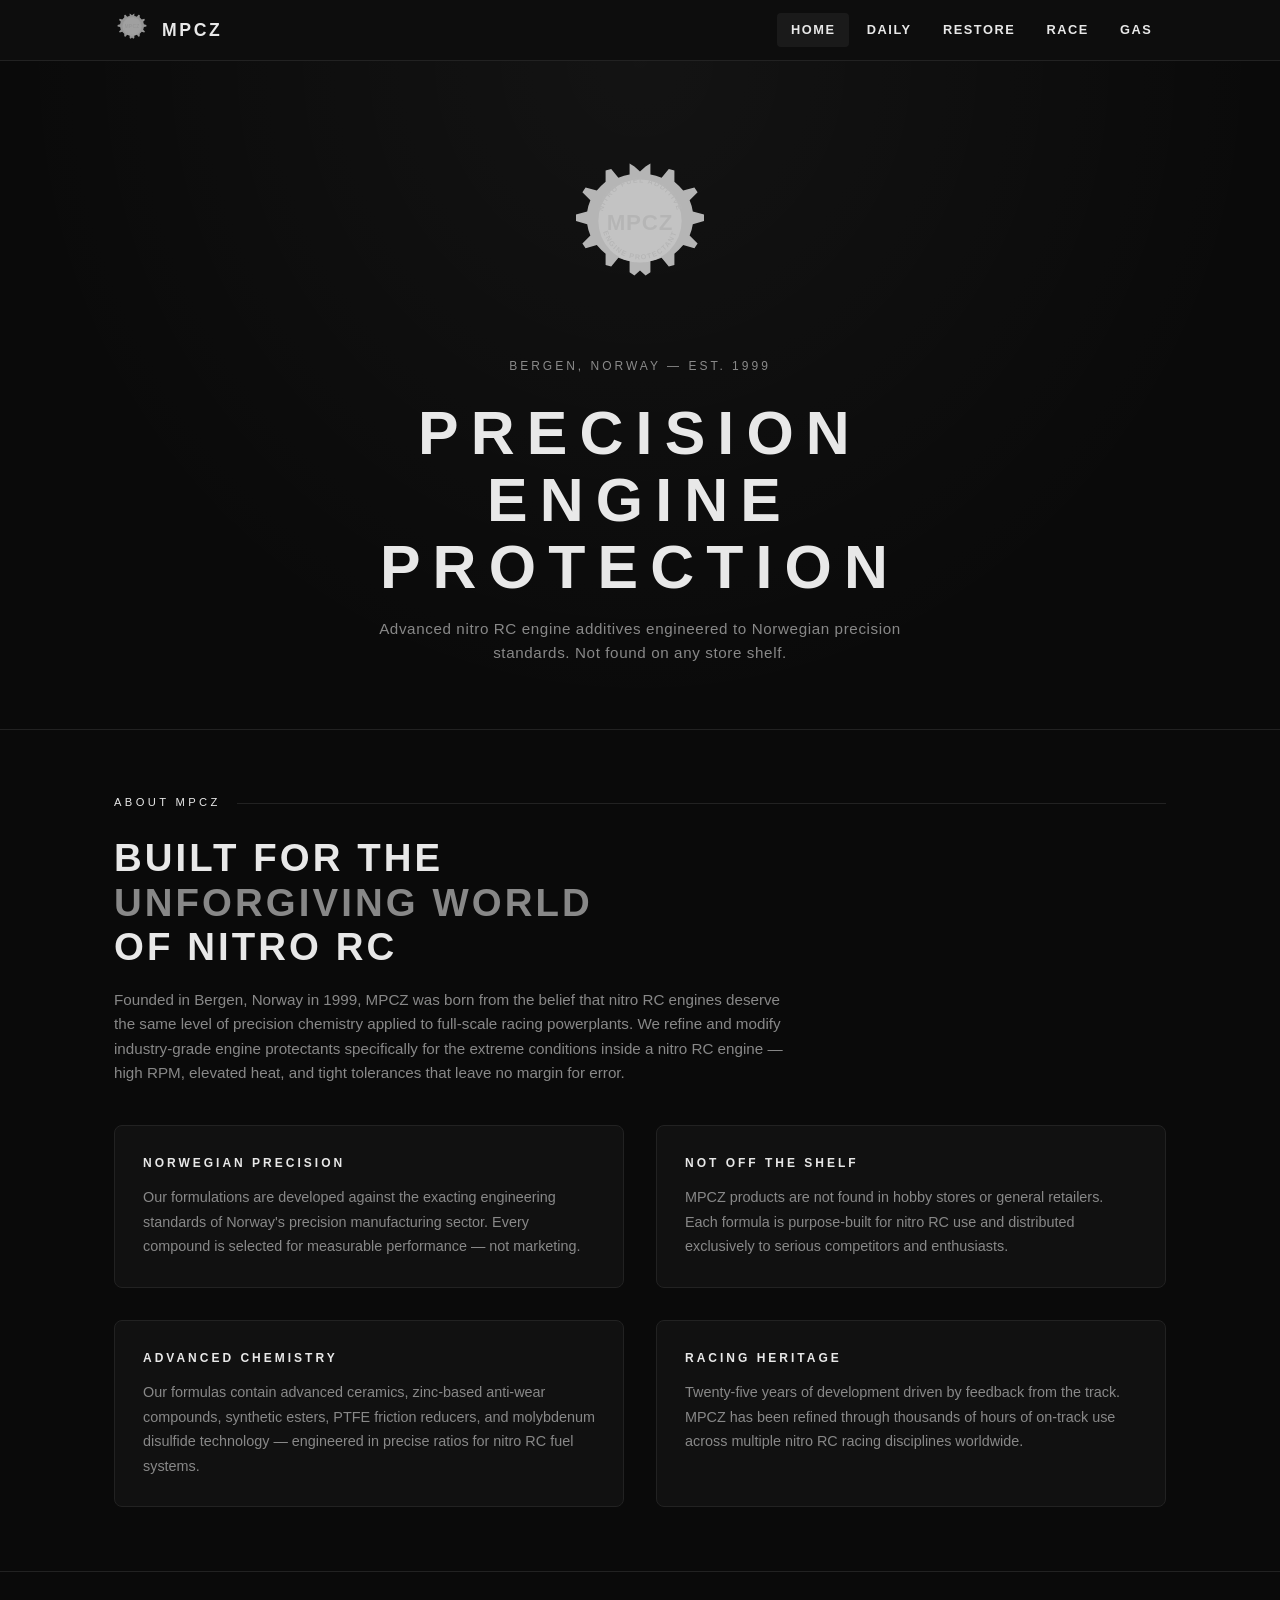
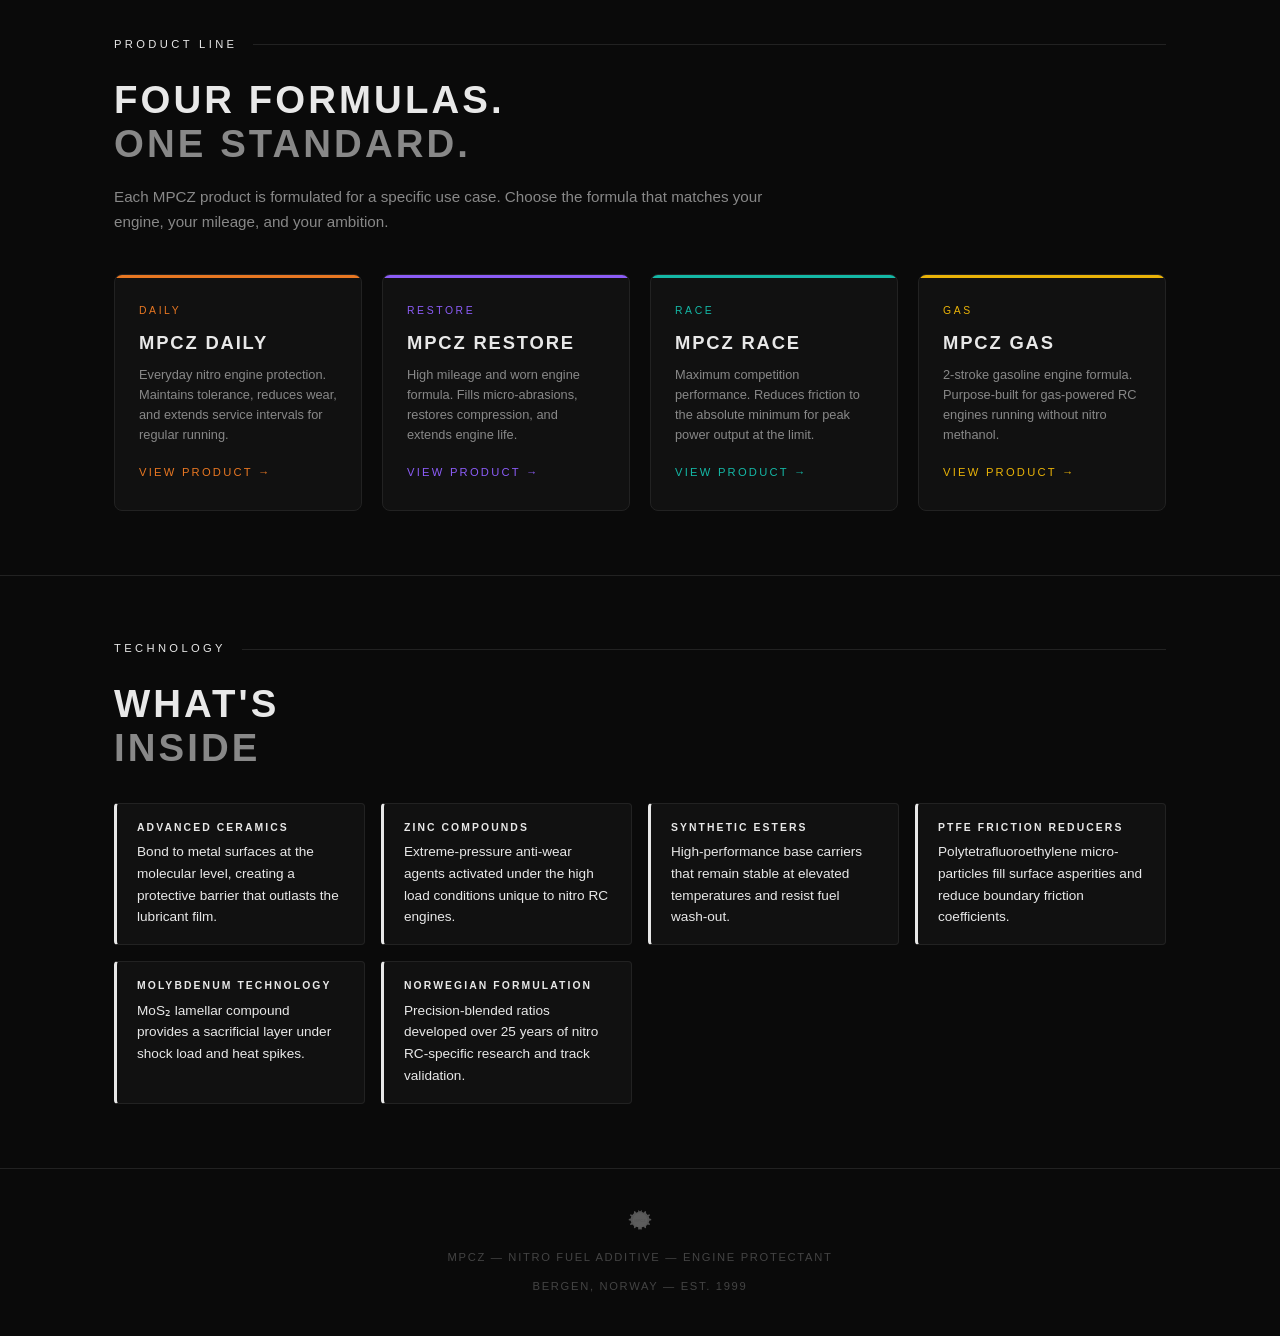
==== index.html @ ab2b3f91 "Add files via upload" ====
<!DOCTYPE html>
<html lang="en">
<head>
  <meta charset="UTF-8">
  <meta name="viewport" content="width=device-width, initial-scale=1.0">
  <title>MPCZ — Nitro RC Fuel Additive</title>
  <link rel="stylesheet" href="style.css">
  <style>
    :root { --accent: #e8e8e8; }
    .nav-links a[href="index.html"] { color: var(--text); }
  </style>
</head>
<body>

<nav>
  <div class="nav-inner">
    <a class="nav-logo" href="index.html">
      <img src="logo.svg" alt="MPCZ Logo">
      <span>MPCZ</span>
    </a>
    <button class="hamburger" aria-label="Menu" onclick="this.nextElementSibling.classList.toggle('open')">
      <span></span><span></span><span></span>
    </button>
    <ul class="nav-links">
      <li><a href="index.html" class="active">Home</a></li>
      <li><a href="daily.html" style="color:inherit">Daily</a></li>
      <li><a href="restore.html" style="color:inherit">Restore</a></li>
      <li><a href="race.html" style="color:inherit">Race</a></li>
      <li><a href="gas.html" style="color:inherit">Gas</a></li>
    </ul>
  </div>
</nav>

<section class="hero">
  <img class="hero-logo" src="logo.svg" alt="MPCZ">
  <div class="hero-sub">Bergen, Norway &mdash; Est. 1999</div>
  <h1 style="margin-top:1.5rem">Precision<br><span class="accent">Engine</span><br>Protection</h1>
  <p>Advanced nitro RC engine additives engineered to Norwegian precision standards. Not found on any store shelf.</p>
</section>

<hr class="divider">

<!-- Brand Story -->
<div class="section">
  <div class="section-title">About MPCZ</div>
  <h2>Built for the<br><span class="dim">Unforgiving World</span><br>of Nitro RC</h2>
  <p class="body-text">Founded in Bergen, Norway in 1999, MPCZ was born from the belief that nitro RC engines deserve the same level of precision chemistry applied to full-scale racing powerplants. We refine and modify industry-grade engine protectants specifically for the extreme conditions inside a nitro RC engine — high RPM, elevated heat, and tight tolerances that leave no margin for error.</p>

  <div class="story-grid">
    <div class="story-card">
      <h3>Norwegian Precision</h3>
      <p>Our formulations are developed against the exacting engineering standards of Norway's precision manufacturing sector. Every compound is selected for measurable performance — not marketing.</p>
    </div>
    <div class="story-card">
      <h3>Not Off the Shelf</h3>
      <p>MPCZ products are not found in hobby stores or general retailers. Each formula is purpose-built for nitro RC use and distributed exclusively to serious competitors and enthusiasts.</p>
    </div>
    <div class="story-card">
      <h3>Advanced Chemistry</h3>
      <p>Our formulas contain advanced ceramics, zinc-based anti-wear compounds, synthetic esters, PTFE friction reducers, and molybdenum disulfide technology — engineered in precise ratios for nitro RC fuel systems.</p>
    </div>
    <div class="story-card">
      <h3>Racing Heritage</h3>
      <p>Twenty-five years of development driven by feedback from the track. MPCZ has been refined through thousands of hours of on-track use across multiple nitro RC racing disciplines worldwide.</p>
    </div>
  </div>
</div>

<hr class="divider">

<!-- Products -->
<div class="section">
  <div class="section-title">Product Line</div>
  <h2>Four Formulas.<br><span class="dim">One Standard.</span></h2>
  <p class="body-text">Each MPCZ product is formulated for a specific use case. Choose the formula that matches your engine, your mileage, and your ambition.</p>

  <div class="products-grid">
    <a class="product-card" href="daily.html" style="--card-accent: #e87722">
      <div class="product-tag">Daily</div>
      <h3>MPCZ Daily</h3>
      <p>Everyday nitro engine protection. Maintains tolerance, reduces wear, and extends service intervals for regular running.</p>
      <div class="arrow">View Product &rarr;</div>
    </a>
    <a class="product-card" href="restore.html" style="--card-accent: #8b5cf6">
      <div class="product-tag">Restore</div>
      <h3>MPCZ Restore</h3>
      <p>High mileage and worn engine formula. Fills micro-abrasions, restores compression, and extends engine life.</p>
      <div class="arrow">View Product &rarr;</div>
    </a>
    <a class="product-card" href="race.html" style="--card-accent: #14b8a6">
      <div class="product-tag">Race</div>
      <h3>MPCZ Race</h3>
      <p>Maximum competition performance. Reduces friction to the absolute minimum for peak power output at the limit.</p>
      <div class="arrow">View Product &rarr;</div>
    </a>
    <a class="product-card" href="gas.html" style="--card-accent: #eab308">
      <div class="product-tag">Gas</div>
      <h3>MPCZ Gas</h3>
      <p>2-stroke gasoline engine formula. Purpose-built for gas-powered RC engines running without nitro methanol.</p>
      <div class="arrow">View Product &rarr;</div>
    </a>
  </div>
</div>

<hr class="divider">

<!-- Technology -->
<div class="section">
  <div class="section-title">Technology</div>
  <h2>What's<br><span class="dim">Inside</span></h2>
  <ul class="specs-list">
    <li><strong>Advanced Ceramics</strong>Bond to metal surfaces at the molecular level, creating a protective barrier that outlasts the lubricant film.</li>
    <li><strong>Zinc Compounds</strong>Extreme-pressure anti-wear agents activated under the high load conditions unique to nitro RC engines.</li>
    <li><strong>Synthetic Esters</strong>High-performance base carriers that remain stable at elevated temperatures and resist fuel wash-out.</li>
    <li><strong>PTFE Friction Reducers</strong>Polytetrafluoroethylene micro-particles fill surface asperities and reduce boundary friction coefficients.</li>
    <li><strong>Molybdenum Technology</strong>MoS₂ lamellar compound provides a sacrificial layer under shock load and heat spikes.</li>
    <li><strong>Norwegian Formulation</strong>Precision-blended ratios developed over 25 years of nitro RC-specific research and track validation.</li>
  </ul>
</div>

<footer>
  <div class="f-inner">
    <img src="logo.svg" alt="MPCZ">
    <p>MPCZ &mdash; Nitro Fuel Additive &mdash; Engine Protectant</p>
    <p>Bergen, Norway &mdash; Est. 1999</p>
  </div>
</footer>

</body>
</html>
---- style.css ----
/* MPCZ — Base Styles */
*, *::before, *::after { box-sizing: border-box; margin: 0; padding: 0; }

:root {
  --bg: #0a0a0a;
  --bg2: #111111;
  --bg3: #1a1a1a;
  --text: #e8e8e8;
  --muted: #888;
  --border: #222;
  --accent: #e8e8e8;
}

html { scroll-behavior: smooth; }

body {
  background: var(--bg);
  color: var(--text);
  font-family: 'Arial', sans-serif;
  line-height: 1.6;
  min-height: 100vh;
}

/* NAV */
nav {
  background: #0d0d0d;
  border-bottom: 1px solid var(--border);
  position: sticky;
  top: 0;
  z-index: 100;
  backdrop-filter: blur(8px);
}
.nav-inner {
  max-width: 1100px;
  margin: 0 auto;
  padding: 0 1.5rem;
  display: flex;
  align-items: center;
  justify-content: space-between;
  height: 60px;
}
.nav-logo {
  display: flex;
  align-items: center;
  gap: 0.75rem;
  text-decoration: none;
  color: var(--text);
}
.nav-logo img { width: 36px; height: 36px; filter: invert(1) brightness(0.7); }
.nav-logo span {
  font-size: 1.1rem;
  font-weight: 900;
  letter-spacing: 0.15em;
  text-transform: uppercase;
}
.nav-links {
  display: flex;
  gap: 0.25rem;
  list-style: none;
}
.nav-links a {
  display: block;
  padding: 0.4rem 0.85rem;
  text-decoration: none;
  color: var(--muted);
  font-size: 0.8rem;
  font-weight: 700;
  letter-spacing: 0.12em;
  text-transform: uppercase;
  border-radius: 4px;
  transition: color 0.2s, background 0.2s;
}
.nav-links a:hover, .nav-links a.active { color: var(--text); background: var(--bg3); }
.nav-links a.active { color: var(--accent); }

/* Hamburger */
.hamburger {
  display: none;
  flex-direction: column;
  gap: 5px;
  cursor: pointer;
  background: none;
  border: none;
  padding: 0.5rem;
}
.hamburger span {
  display: block;
  width: 24px;
  height: 2px;
  background: var(--text);
  transition: transform 0.3s;
}

/* HERO */
.hero {
  display: flex;
  flex-direction: column;
  align-items: center;
  justify-content: center;
  text-align: center;
  padding: 6rem 1.5rem 4rem;
  position: relative;
  overflow: hidden;
}
.hero::before {
  content: '';
  position: absolute;
  inset: 0;
  background: radial-gradient(ellipse at 50% 0%, rgba(255,255,255,0.04) 0%, transparent 70%);
  pointer-events: none;
}
.hero-logo {
  width: 160px;
  height: 160px;
  margin-bottom: 2rem;
  filter: invert(1) brightness(0.85);
}
.hero h1 {
  font-size: clamp(2.2rem, 5vw, 3.8rem);
  font-weight: 900;
  letter-spacing: 0.2em;
  text-transform: uppercase;
  line-height: 1.1;
}
.hero h1 .accent { color: var(--accent); }
.hero p {
  max-width: 540px;
  margin-top: 1rem;
  color: var(--muted);
  font-size: 0.95rem;
  letter-spacing: 0.04em;
}
.hero-sub {
  margin-top: 0.5rem;
  font-size: 0.75rem;
  letter-spacing: 0.25em;
  text-transform: uppercase;
  color: var(--muted);
}

/* SECTIONS */
.section {
  max-width: 1100px;
  margin: 0 auto;
  padding: 4rem 1.5rem;
}
.section-title {
  font-size: 0.7rem;
  letter-spacing: 0.3em;
  text-transform: uppercase;
  color: var(--accent);
  margin-bottom: 1.5rem;
  display: flex;
  align-items: center;
  gap: 1rem;
}
.section-title::after {
  content: '';
  flex: 1;
  height: 1px;
  background: var(--border);
}
h2 {
  font-size: clamp(1.6rem, 3vw, 2.4rem);
  font-weight: 900;
  letter-spacing: 0.08em;
  text-transform: uppercase;
  line-height: 1.15;
}
h2 .dim { color: var(--muted); }
.body-text {
  color: var(--muted);
  margin-top: 1.2rem;
  max-width: 680px;
  font-size: 0.95rem;
}

/* BRAND STORY */
.story-grid {
  display: grid;
  grid-template-columns: 1fr 1fr;
  gap: 2rem;
  margin-top: 2.5rem;
}
.story-card {
  background: var(--bg2);
  border: 1px solid var(--border);
  border-radius: 8px;
  padding: 1.75rem;
}
.story-card h3 {
  font-size: 0.75rem;
  letter-spacing: 0.25em;
  text-transform: uppercase;
  color: var(--accent);
  margin-bottom: 0.75rem;
}
.story-card p {
  color: var(--muted);
  font-size: 0.9rem;
  line-height: 1.7;
}

/* PRODUCTS GRID (home) */
.products-grid {
  display: grid;
  grid-template-columns: repeat(auto-fit, minmax(230px, 1fr));
  gap: 1.25rem;
  margin-top: 2.5rem;
}
.product-card {
  background: var(--bg2);
  border: 1px solid var(--border);
  border-radius: 8px;
  padding: 1.75rem 1.5rem;
  text-decoration: none;
  color: var(--text);
  transition: border-color 0.2s, transform 0.2s;
  display: block;
  position: relative;
  overflow: hidden;
}
.product-card::before {
  content: '';
  position: absolute;
  top: 0; left: 0; right: 0;
  height: 3px;
  background: var(--card-accent, #444);
  transition: height 0.2s;
}
.product-card:hover { transform: translateY(-3px); border-color: var(--card-accent, #444); }
.product-card:hover::before { height: 4px; }
.product-tag {
  font-size: 0.65rem;
  letter-spacing: 0.25em;
  text-transform: uppercase;
  color: var(--card-accent, #888);
  margin-bottom: 0.5rem;
}
.product-card h3 {
  font-size: 1.15rem;
  font-weight: 900;
  letter-spacing: 0.1em;
  text-transform: uppercase;
}
.product-card p {
  margin-top: 0.5rem;
  font-size: 0.8rem;
  color: var(--muted);
  line-height: 1.55;
}
.product-card .arrow {
  margin-top: 1.25rem;
  font-size: 0.7rem;
  letter-spacing: 0.2em;
  text-transform: uppercase;
  color: var(--card-accent, #888);
}

/* TECH SPECS */
.specs-list {
  list-style: none;
  margin-top: 2rem;
  display: grid;
  grid-template-columns: repeat(auto-fit, minmax(200px, 1fr));
  gap: 1rem;
}
.specs-list li {
  background: var(--bg2);
  border: 1px solid var(--border);
  border-left: 3px solid var(--accent);
  border-radius: 4px;
  padding: 1rem 1.25rem;
  font-size: 0.85rem;
}
.specs-list li strong {
  display: block;
  font-size: 0.65rem;
  letter-spacing: 0.2em;
  text-transform: uppercase;
  color: var(--accent);
  margin-bottom: 0.3rem;
}

/* PRODUCT PAGE HERO */
.product-hero {
  padding: 5rem 1.5rem 3rem;
  position: relative;
  overflow: hidden;
  border-bottom: 1px solid var(--border);
}
.product-hero::before {
  content: '';
  position: absolute;
  inset: 0;
  background: radial-gradient(ellipse at 20% 50%, var(--page-accent-glow, rgba(255,255,255,0.03)) 0%, transparent 65%);
  pointer-events: none;
}
.product-hero-inner {
  max-width: 1100px;
  margin: 0 auto;
  display: grid;
  grid-template-columns: 1fr 1fr;
  gap: 3rem;
  align-items: center;
}
.product-badge {
  display: inline-block;
  font-size: 0.65rem;
  letter-spacing: 0.3em;
  text-transform: uppercase;
  color: var(--accent);
  border: 1px solid var(--accent);
  border-radius: 2px;
  padding: 0.3rem 0.7rem;
  margin-bottom: 1.25rem;
}
.product-hero h1 {
  font-size: clamp(2rem, 4vw, 3.2rem);
  font-weight: 900;
  letter-spacing: 0.15em;
  text-transform: uppercase;
  line-height: 1.1;
}
.product-hero h1 span { color: var(--accent); }
.product-hero .tagline {
  margin-top: 1rem;
  font-size: 0.95rem;
  color: var(--muted);
  max-width: 440px;
}

/* BOTTLE PLACEHOLDER */
.bottle-placeholder {
  aspect-ratio: 3/5;
  max-height: 420px;
  background: var(--bg3);
  border: 1px solid var(--border);
  border-radius: 12px;
  display: flex;
  flex-direction: column;
  align-items: center;
  justify-content: center;
  gap: 0.75rem;
  color: var(--muted);
  font-size: 0.7rem;
  letter-spacing: 0.2em;
  text-transform: uppercase;
  position: relative;
  overflow: hidden;
}
.bottle-placeholder::before {
  content: '';
  position: absolute;
  inset: 0;
  background: linear-gradient(135deg, var(--page-accent-glow, rgba(255,255,255,0.02)) 0%, transparent 60%);
}
.bottle-placeholder svg { opacity: 0.25; }

/* FEATURE GRID */
.feature-grid {
  display: grid;
  grid-template-columns: repeat(auto-fit, minmax(240px, 1fr));
  gap: 1.25rem;
  margin-top: 2rem;
}
.feature-item {
  background: var(--bg2);
  border: 1px solid var(--border);
  border-radius: 8px;
  padding: 1.5rem;
}
.feature-item .fi-icon {
  width: 36px;
  height: 36px;
  border-radius: 6px;
  background: var(--accent);
  opacity: 0.15;
  margin-bottom: 1rem;
}
.feature-item h4 {
  font-size: 0.8rem;
  font-weight: 700;
  letter-spacing: 0.15em;
  text-transform: uppercase;
  margin-bottom: 0.4rem;
  color: var(--accent);
}
.feature-item p {
  font-size: 0.82rem;
  color: var(--muted);
  line-height: 1.6;
}

/* DIVIDER */
.divider {
  border: none;
  border-top: 1px solid var(--border);
  margin: 0;
}

/* FOOTER */
footer {
  border-top: 1px solid var(--border);
  padding: 2.5rem 1.5rem;
  text-align: center;
}
footer .f-inner {
  max-width: 1100px;
  margin: 0 auto;
  display: flex;
  flex-direction: column;
  align-items: center;
  gap: 0.75rem;
}
footer img { width: 28px; height: 28px; filter: invert(1) brightness(0.4); }
footer p {
  font-size: 0.7rem;
  letter-spacing: 0.15em;
  text-transform: uppercase;
  color: #444;
}

/* RESPONSIVE */
@media (max-width: 768px) {
  .hamburger { display: flex; }
  .nav-links {
    display: none;
    position: absolute;
    top: 60px;
    left: 0; right: 0;
    background: #0d0d0d;
    border-bottom: 1px solid var(--border);
    flex-direction: column;
    padding: 1rem;
    gap: 0.25rem;
  }
  .nav-links.open { display: flex; }
  .nav-links a { padding: 0.65rem 1rem; }

  .story-grid { grid-template-columns: 1fr; }
  .product-hero-inner { grid-template-columns: 1fr; }
  .bottle-placeholder { max-height: 280px; order: -1; }
}
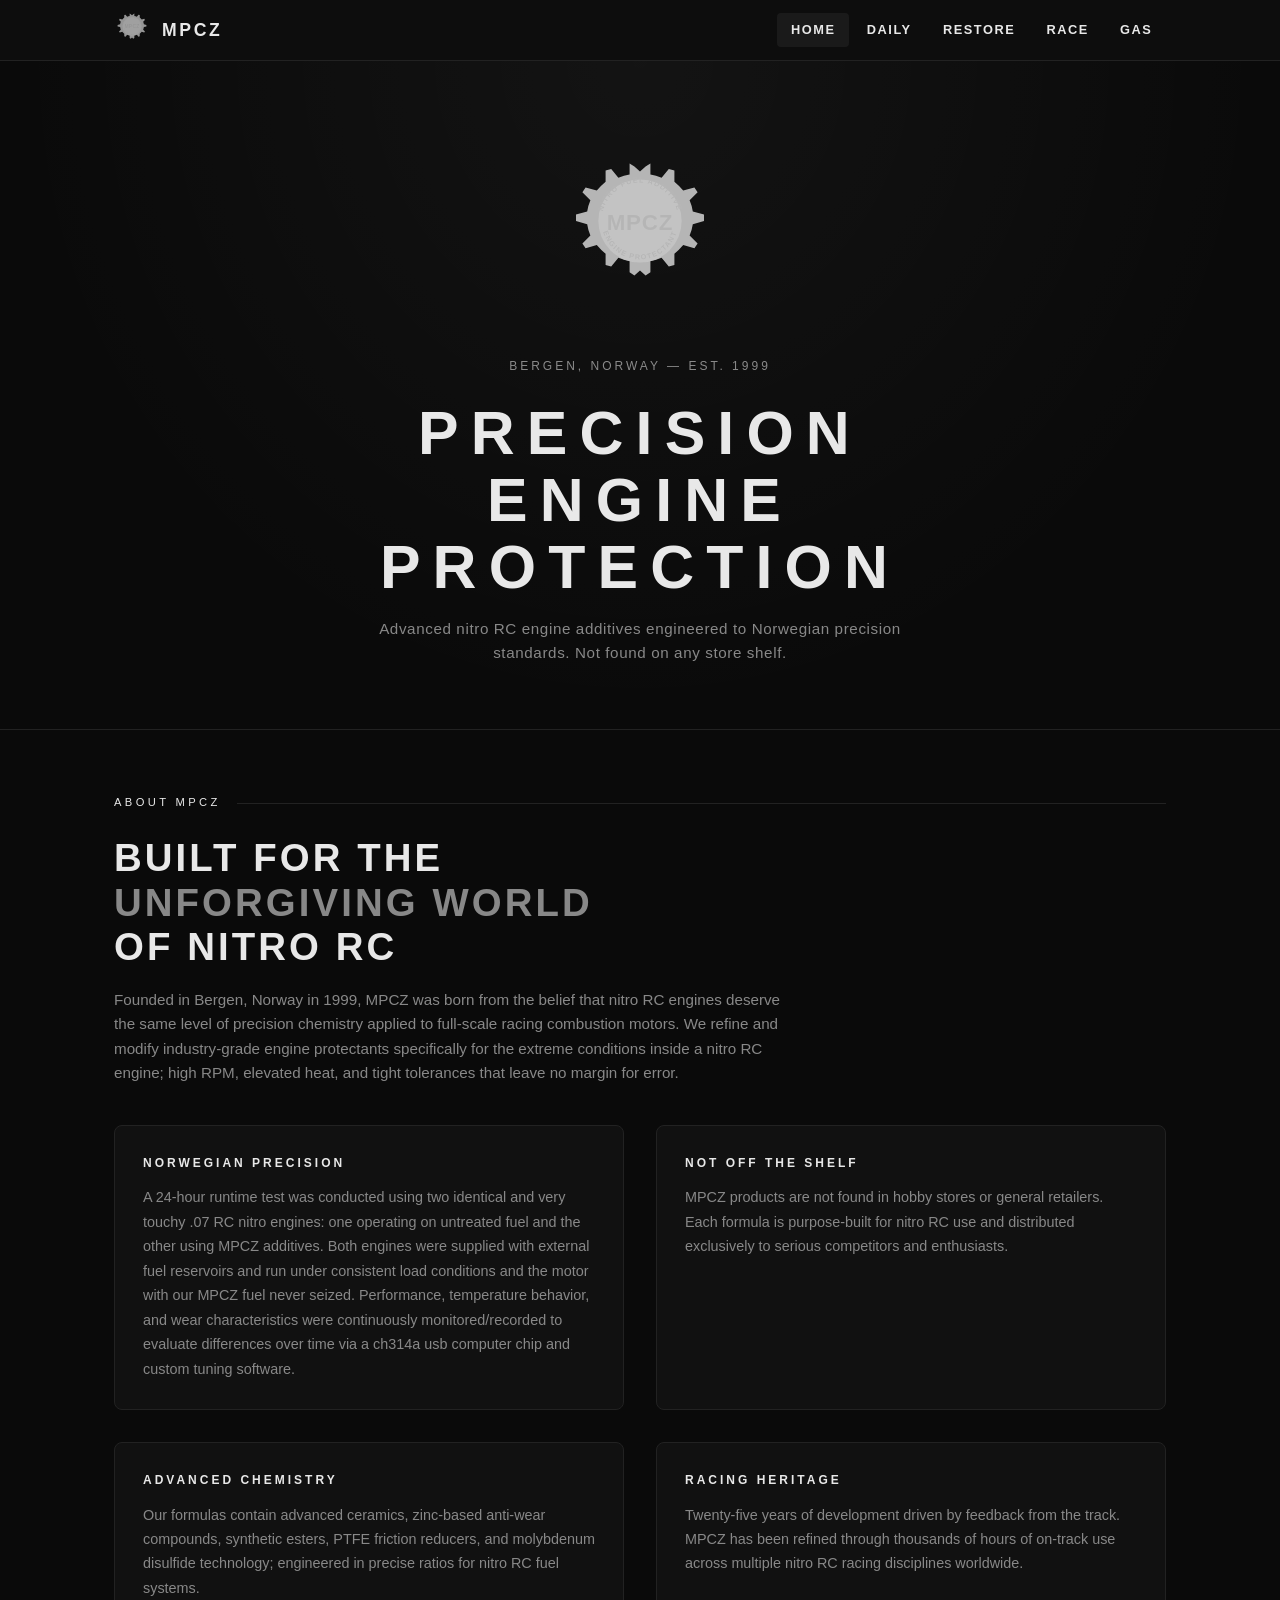
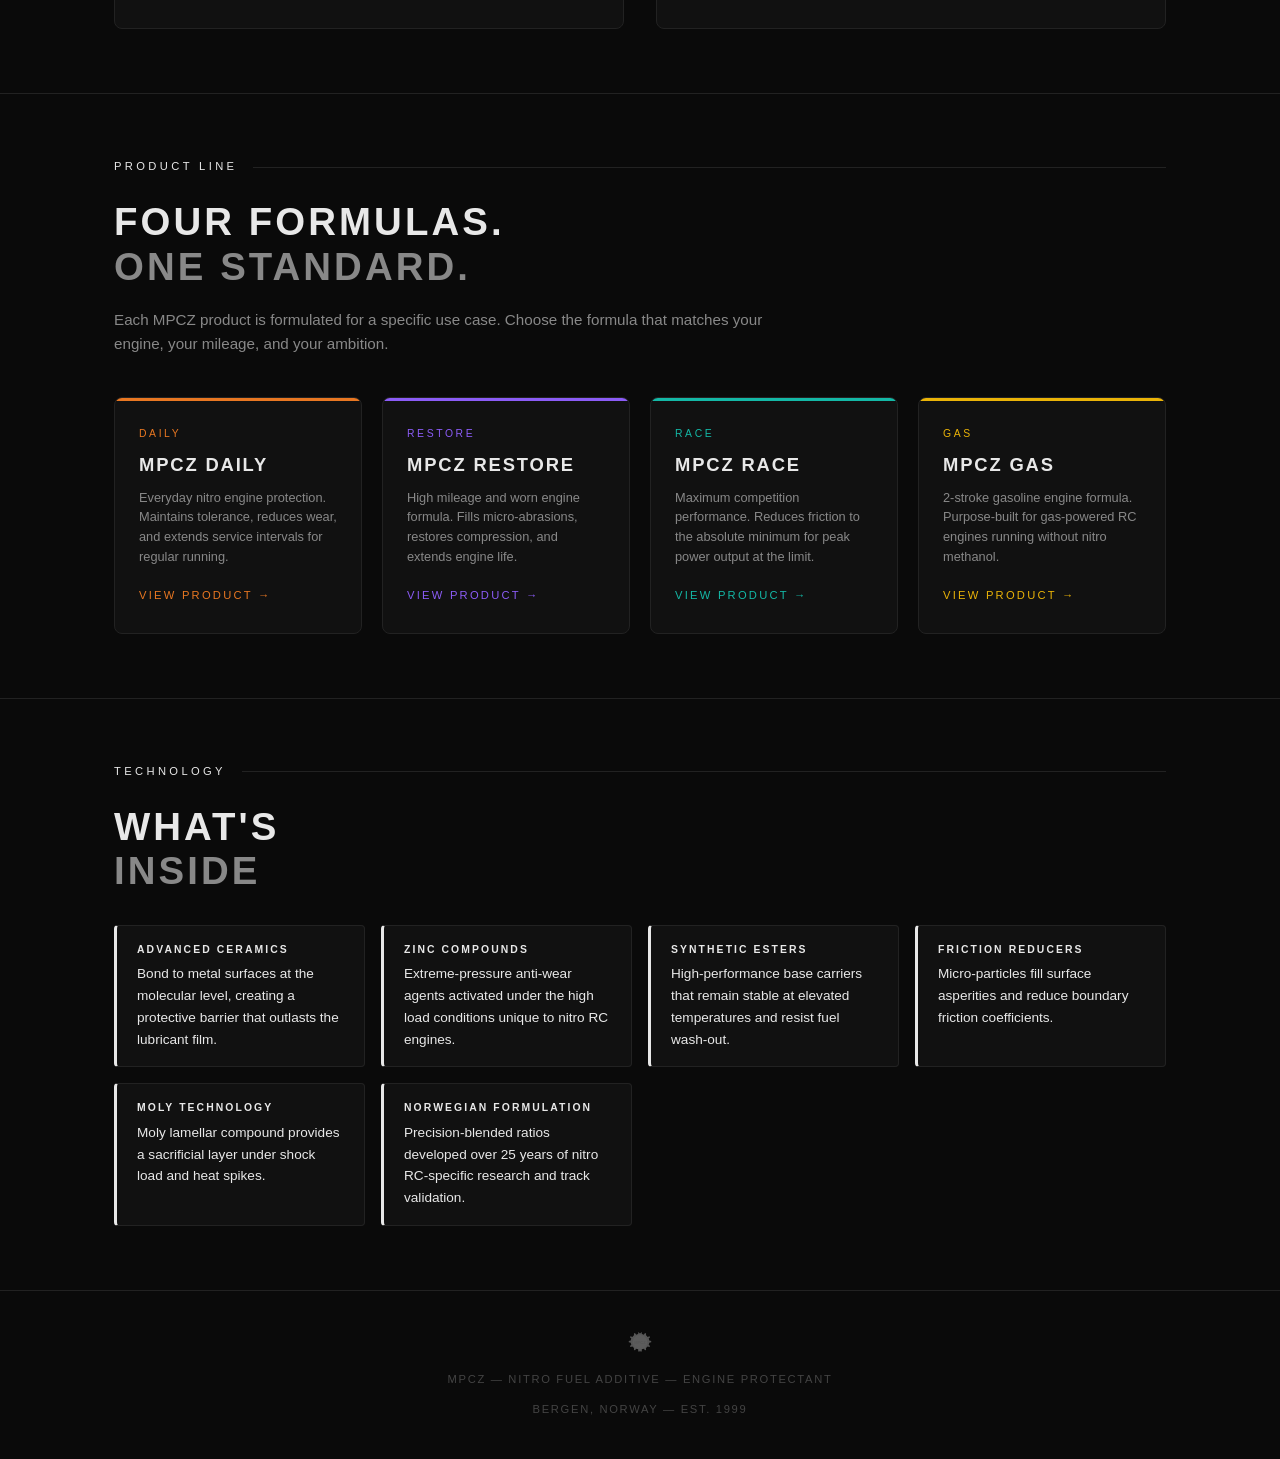
==== commit 2a3e0ac3: "Update index.html" ====
--- a/index.html
+++ b/index.html
@@ -44,12 +44,12 @@
 <div class="section">
   <div class="section-title">About MPCZ</div>
   <h2>Built for the<br><span class="dim">Unforgiving World</span><br>of Nitro RC</h2>
-  <p class="body-text">Founded in Bergen, Norway in 1999, MPCZ was born from the belief that nitro RC engines deserve the same level of precision chemistry applied to full-scale racing powerplants. We refine and modify industry-grade engine protectants specifically for the extreme conditions inside a nitro RC engine — high RPM, elevated heat, and tight tolerances that leave no margin for error.</p>
+  <p class="body-text">Founded in Bergen, Norway in 1999, MPCZ was born from the belief that nitro RC engines deserve the same level of precision chemistry applied to full-scale racing combustion motors. We refine and modify industry-grade engine protectants specifically for the extreme conditions inside a nitro RC engine; high RPM, elevated heat, and tight tolerances that leave no margin for error.</p>
 
   <div class="story-grid">
     <div class="story-card">
       <h3>Norwegian Precision</h3>
-      <p>Our formulations are developed against the exacting engineering standards of Norway's precision manufacturing sector. Every compound is selected for measurable performance — not marketing.</p>
+      <p>A 24-hour runtime test was conducted using two identical and very touchy .07 RC nitro engines: one operating on untreated fuel and the other using MPCZ additives. Both engines were supplied with external fuel reservoirs and run under consistent load conditions and the motor with our MPCZ fuel never seized. Performance, temperature behavior, and wear characteristics were continuously monitored/recorded to evaluate differences over time via a ch314a usb computer chip and custom tuning software.</p>
     </div>
     <div class="story-card">
       <h3>Not Off the Shelf</h3>
@@ -57,7 +57,7 @@
     </div>
     <div class="story-card">
       <h3>Advanced Chemistry</h3>
-      <p>Our formulas contain advanced ceramics, zinc-based anti-wear compounds, synthetic esters, PTFE friction reducers, and molybdenum disulfide technology — engineered in precise ratios for nitro RC fuel systems.</p>
+      <p>Our formulas contain advanced ceramics, zinc-based anti-wear compounds, synthetic esters, PTFE friction reducers, and molybdenum disulfide technology; engineered in precise ratios for nitro RC fuel systems.</p>
     </div>
     <div class="story-card">
       <h3>Racing Heritage</h3>
@@ -112,8 +112,8 @@
     <li><strong>Advanced Ceramics</strong>Bond to metal surfaces at the molecular level, creating a protective barrier that outlasts the lubricant film.</li>
     <li><strong>Zinc Compounds</strong>Extreme-pressure anti-wear agents activated under the high load conditions unique to nitro RC engines.</li>
     <li><strong>Synthetic Esters</strong>High-performance base carriers that remain stable at elevated temperatures and resist fuel wash-out.</li>
-    <li><strong>PTFE Friction Reducers</strong>Polytetrafluoroethylene micro-particles fill surface asperities and reduce boundary friction coefficients.</li>
-    <li><strong>Molybdenum Technology</strong>MoS₂ lamellar compound provides a sacrificial layer under shock load and heat spikes.</li>
+    <li><strong>Friction Reducers</strong> Micro-particles fill surface asperities and reduce boundary friction coefficients.</li>
+    <li><strong>Moly Technology</strong>Moly lamellar compound provides a sacrificial layer under shock load and heat spikes.</li>
     <li><strong>Norwegian Formulation</strong>Precision-blended ratios developed over 25 years of nitro RC-specific research and track validation.</li>
   </ul>
 </div>
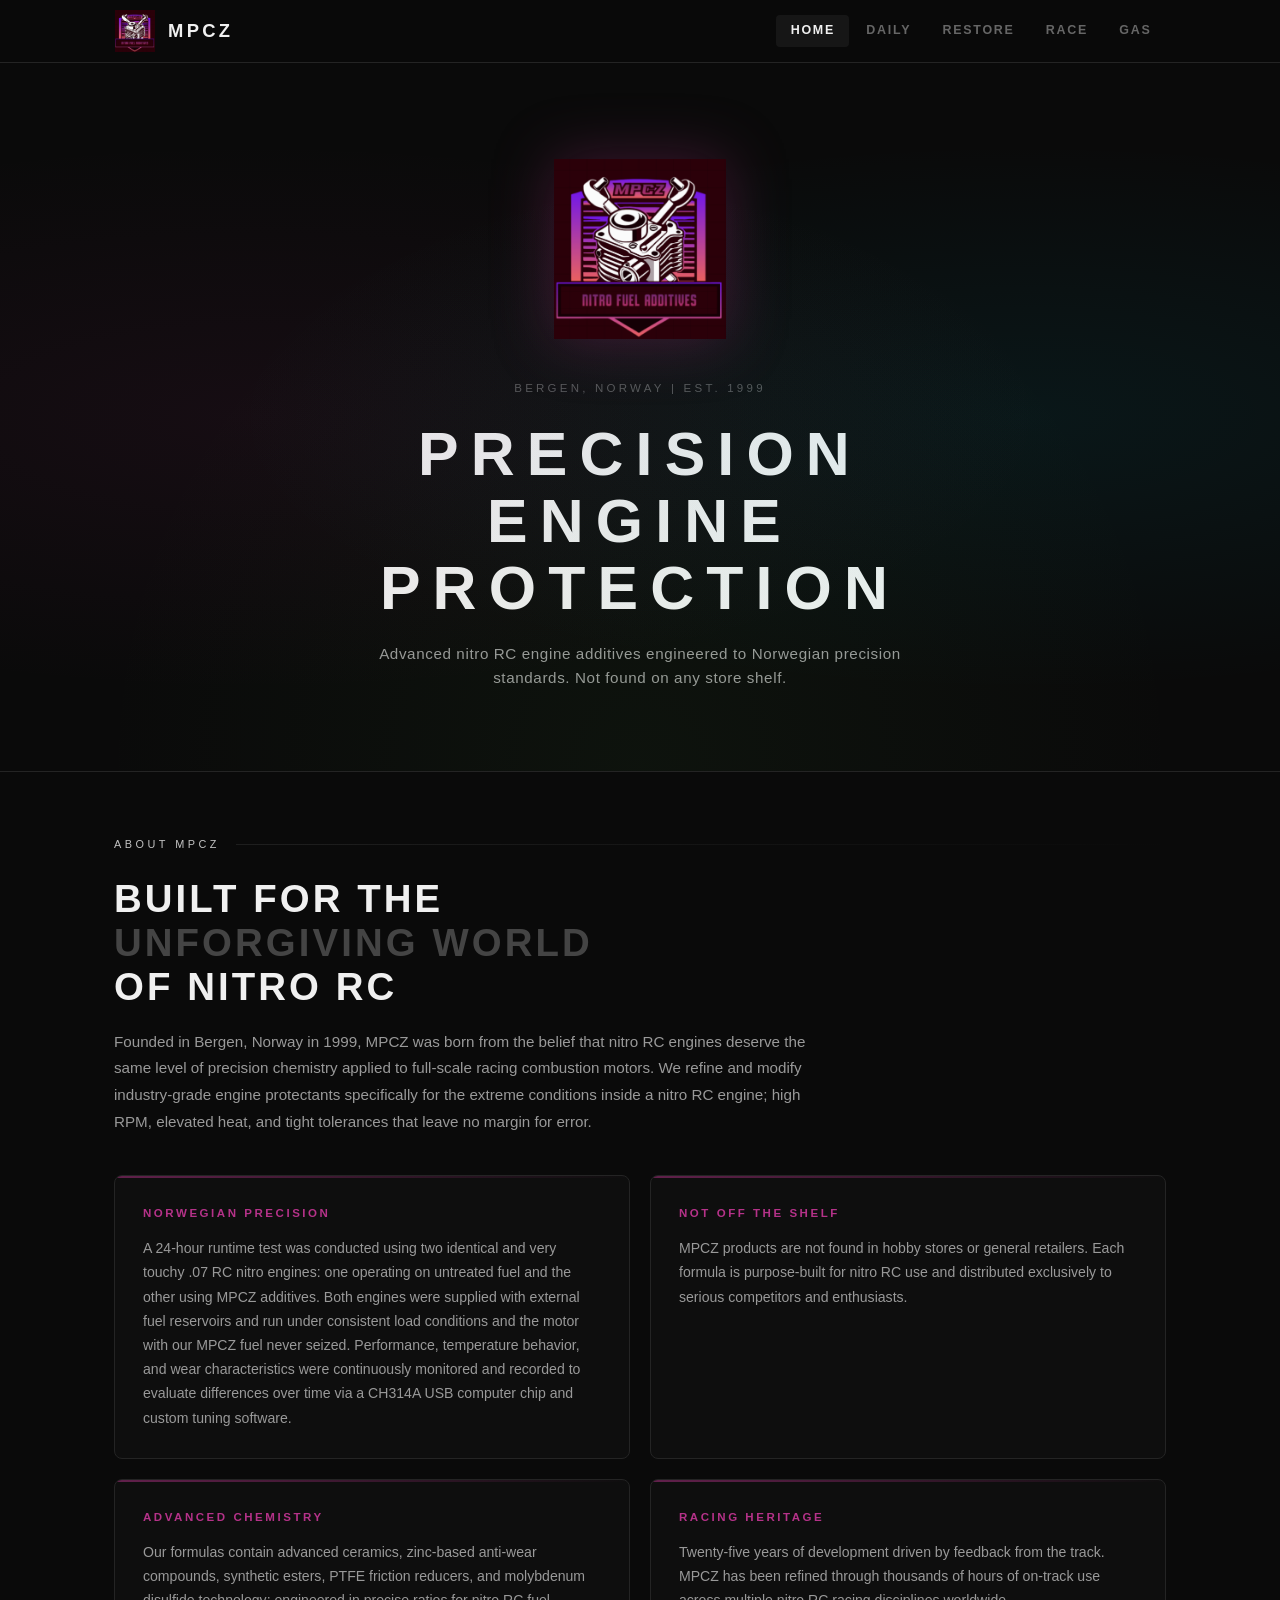
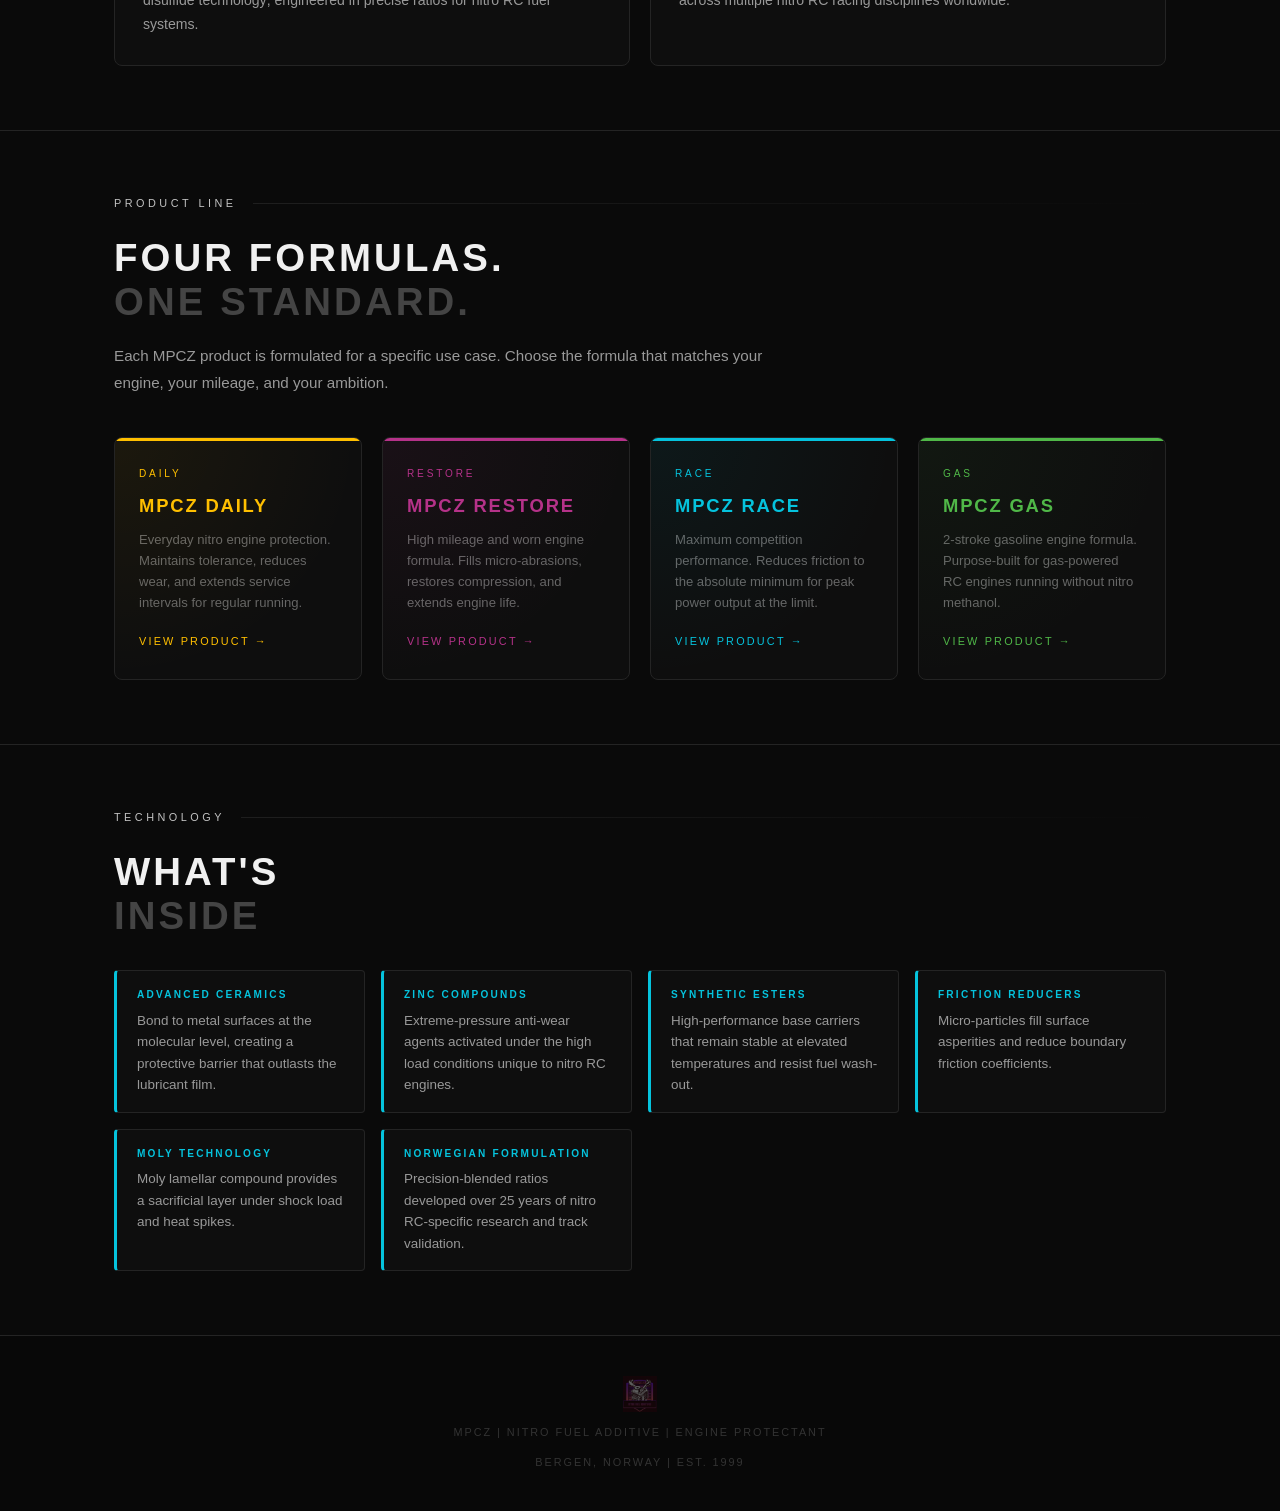
==== commit f05eb4de: "Add files via upload" ====
--- a/index.html
+++ b/index.html
@@ -1,13 +1,12 @@
-<!DOCTYPE html>
+﻿<!DOCTYPE html>
 <html lang="en">
 <head>
   <meta charset="UTF-8">
   <meta name="viewport" content="width=device-width, initial-scale=1.0">
-  <title>MPCZ — Nitro RC Fuel Additive</title>
+  <title>MPCZ | Nitro Fuel Additive</title>
   <link rel="stylesheet" href="style.css">
   <style>
-    :root { --accent: #e8e8e8; }
-    .nav-links a[href="index.html"] { color: var(--text); }
+    :root { --accent: #f0f0f0; }
   </style>
 </head>
 <body>
@@ -23,19 +22,19 @@
     </button>
     <ul class="nav-links">
       <li><a href="index.html" class="active">Home</a></li>
-      <li><a href="daily.html" style="color:inherit">Daily</a></li>
-      <li><a href="restore.html" style="color:inherit">Restore</a></li>
-      <li><a href="race.html" style="color:inherit">Race</a></li>
-      <li><a href="gas.html" style="color:inherit">Gas</a></li>
+      <li><a href="daily.html">Daily</a></li>
+      <li><a href="restore.html">Restore</a></li>
+      <li><a href="race.html">Race</a></li>
+      <li><a href="gas.html">Gas</a></li>
     </ul>
   </div>
 </nav>
 
 <section class="hero">
   <img class="hero-logo" src="logo.svg" alt="MPCZ">
-  <div class="hero-sub">Bergen, Norway &mdash; Est. 1999</div>
-  <h1 style="margin-top:1.5rem">Precision<br><span class="accent">Engine</span><br>Protection</h1>
-  <p>Advanced nitro RC engine additives engineered to Norwegian precision standards. Not found on any store shelf.</p>
+  <div class="hero-sub">Bergen, Norway | Est. 1999</div>
+  <h1 style="margin-top:1.5rem">Precision<br>Engine<br>Protection</h1>
+  <p style="margin-top:1.25rem">Advanced nitro RC engine additives engineered to Norwegian precision standards. Not found on any store shelf.</p>
 </section>
 
 <hr class="divider">
@@ -46,10 +45,10 @@
   <h2>Built for the<br><span class="dim">Unforgiving World</span><br>of Nitro RC</h2>
   <p class="body-text">Founded in Bergen, Norway in 1999, MPCZ was born from the belief that nitro RC engines deserve the same level of precision chemistry applied to full-scale racing combustion motors. We refine and modify industry-grade engine protectants specifically for the extreme conditions inside a nitro RC engine; high RPM, elevated heat, and tight tolerances that leave no margin for error.</p>
 
-  <div class="story-grid">
+  <div class="story-grid" style="--accent:#B53289">
     <div class="story-card">
       <h3>Norwegian Precision</h3>
-      <p>A 24-hour runtime test was conducted using two identical and very touchy .07 RC nitro engines: one operating on untreated fuel and the other using MPCZ additives. Both engines were supplied with external fuel reservoirs and run under consistent load conditions and the motor with our MPCZ fuel never seized. Performance, temperature behavior, and wear characteristics were continuously monitored/recorded to evaluate differences over time via a ch314a usb computer chip and custom tuning software.</p>
+      <p>A 24-hour runtime test was conducted using two identical and very touchy .07 RC nitro engines: one operating on untreated fuel and the other using MPCZ additives. Both engines were supplied with external fuel reservoirs and run under consistent load conditions and the motor with our MPCZ fuel never seized. Performance, temperature behavior, and wear characteristics were continuously monitored and recorded to evaluate differences over time via a CH314A USB computer chip and custom tuning software.</p>
     </div>
     <div class="story-card">
       <h3>Not Off the Shelf</h3>
@@ -75,25 +74,25 @@
   <p class="body-text">Each MPCZ product is formulated for a specific use case. Choose the formula that matches your engine, your mileage, and your ambition.</p>
 
   <div class="products-grid">
-    <a class="product-card" href="daily.html" style="--card-accent: #e87722">
+    <a class="product-card" href="daily.html" style="--card-accent:#FFBF00;--card-accent-glow:rgba(255,191,0,0.06);--card-accent-shadow:rgba(255,191,0,0.15)">
       <div class="product-tag">Daily</div>
       <h3>MPCZ Daily</h3>
       <p>Everyday nitro engine protection. Maintains tolerance, reduces wear, and extends service intervals for regular running.</p>
       <div class="arrow">View Product &rarr;</div>
     </a>
-    <a class="product-card" href="restore.html" style="--card-accent: #8b5cf6">
+    <a class="product-card" href="restore.html" style="--card-accent:#B53289;--card-accent-glow:rgba(181,50,137,0.07);--card-accent-shadow:rgba(181,50,137,0.2)">
       <div class="product-tag">Restore</div>
       <h3>MPCZ Restore</h3>
       <p>High mileage and worn engine formula. Fills micro-abrasions, restores compression, and extends engine life.</p>
       <div class="arrow">View Product &rarr;</div>
     </a>
-    <a class="product-card" href="race.html" style="--card-accent: #14b8a6">
+    <a class="product-card" href="race.html" style="--card-accent:#05C3DD;--card-accent-glow:rgba(5,195,221,0.06);--card-accent-shadow:rgba(5,195,221,0.15)">
       <div class="product-tag">Race</div>
       <h3>MPCZ Race</h3>
       <p>Maximum competition performance. Reduces friction to the absolute minimum for peak power output at the limit.</p>
       <div class="arrow">View Product &rarr;</div>
     </a>
-    <a class="product-card" href="gas.html" style="--card-accent: #eab308">
+    <a class="product-card" href="gas.html" style="--card-accent:#50B848;--card-accent-glow:rgba(80,184,72,0.06);--card-accent-shadow:rgba(80,184,72,0.15)">
       <div class="product-tag">Gas</div>
       <h3>MPCZ Gas</h3>
       <p>2-stroke gasoline engine formula. Purpose-built for gas-powered RC engines running without nitro methanol.</p>
@@ -108,11 +107,11 @@
 <div class="section">
   <div class="section-title">Technology</div>
   <h2>What's<br><span class="dim">Inside</span></h2>
-  <ul class="specs-list">
+  <ul class="specs-list" style="--accent:#05C3DD">
     <li><strong>Advanced Ceramics</strong>Bond to metal surfaces at the molecular level, creating a protective barrier that outlasts the lubricant film.</li>
     <li><strong>Zinc Compounds</strong>Extreme-pressure anti-wear agents activated under the high load conditions unique to nitro RC engines.</li>
     <li><strong>Synthetic Esters</strong>High-performance base carriers that remain stable at elevated temperatures and resist fuel wash-out.</li>
-    <li><strong>Friction Reducers</strong> Micro-particles fill surface asperities and reduce boundary friction coefficients.</li>
+    <li><strong>Friction Reducers</strong>Micro-particles fill surface asperities and reduce boundary friction coefficients.</li>
     <li><strong>Moly Technology</strong>Moly lamellar compound provides a sacrificial layer under shock load and heat spikes.</li>
     <li><strong>Norwegian Formulation</strong>Precision-blended ratios developed over 25 years of nitro RC-specific research and track validation.</li>
   </ul>
@@ -121,10 +120,11 @@
 <footer>
   <div class="f-inner">
     <img src="logo.svg" alt="MPCZ">
-    <p>MPCZ &mdash; Nitro Fuel Additive &mdash; Engine Protectant</p>
-    <p>Bergen, Norway &mdash; Est. 1999</p>
+    <p>MPCZ | Nitro Fuel Additive | Engine Protectant</p>
+    <p>Bergen, Norway | Est. 1999</p>
   </div>
 </footer>
 
 </body>
 </html>
+
--- a/style.css
+++ b/style.css
@@ -4,11 +4,11 @@
 :root {
   --bg: #0a0a0a;
   --bg2: #111111;
-  --bg3: #1a1a1a;
-  --text: #e8e8e8;
-  --muted: #888;
-  --border: #222;
-  --accent: #e8e8e8;
+  --bg3: #181818;
+  --text: #f0f0f0;
+  --muted: #999;
+  --border: #242424;
+  --accent: #f0f0f0;
 }
 
 html { scroll-behavior: smooth; }
@@ -23,12 +23,12 @@
 
 /* NAV */
 nav {
-  background: #0d0d0d;
+  background: rgba(10,10,10,0.95);
   border-bottom: 1px solid var(--border);
   position: sticky;
   top: 0;
   z-index: 100;
-  backdrop-filter: blur(8px);
+  backdrop-filter: blur(12px);
 }
 .nav-inner {
   max-width: 1100px;
@@ -37,7 +37,7 @@
   display: flex;
   align-items: center;
   justify-content: space-between;
-  height: 60px;
+  height: 62px;
 }
 .nav-logo {
   display: flex;
@@ -46,32 +46,32 @@
   text-decoration: none;
   color: var(--text);
 }
-.nav-logo img { width: 36px; height: 36px; filter: invert(1) brightness(0.7); }
+.nav-logo img { width: 42px; height: 42px; object-fit: contain; }
 .nav-logo span {
-  font-size: 1.1rem;
+  font-size: 1.15rem;
   font-weight: 900;
-  letter-spacing: 0.15em;
+  letter-spacing: 0.18em;
   text-transform: uppercase;
 }
 .nav-links {
   display: flex;
-  gap: 0.25rem;
+  gap: 0.15rem;
   list-style: none;
 }
 .nav-links a {
   display: block;
-  padding: 0.4rem 0.85rem;
+  padding: 0.4rem 0.9rem;
   text-decoration: none;
-  color: var(--muted);
-  font-size: 0.8rem;
+  color: #666;
+  font-size: 0.78rem;
   font-weight: 700;
-  letter-spacing: 0.12em;
+  letter-spacing: 0.14em;
   text-transform: uppercase;
   border-radius: 4px;
   transition: color 0.2s, background 0.2s;
 }
-.nav-links a:hover, .nav-links a.active { color: var(--text); background: var(--bg3); }
-.nav-links a.active { color: var(--accent); }
+.nav-links a:hover { color: var(--text); background: #1a1a1a; }
+.nav-links a.active { color: var(--accent) !important; background: rgba(255,255,255,0.05); }
 
 /* Hamburger */
 .hamburger {
@@ -88,7 +88,7 @@
   width: 24px;
   height: 2px;
   background: var(--text);
-  transition: transform 0.3s;
+  border-radius: 2px;
 }
 
 /* HERO */
@@ -98,7 +98,7 @@
   align-items: center;
   justify-content: center;
   text-align: center;
-  padding: 6rem 1.5rem 4rem;
+  padding: 6rem 1.5rem 5rem;
   position: relative;
   overflow: hidden;
 }
@@ -106,14 +106,18 @@
   content: '';
   position: absolute;
   inset: 0;
-  background: radial-gradient(ellipse at 50% 0%, rgba(255,255,255,0.04) 0%, transparent 70%);
+  background:
+    radial-gradient(ellipse at 20% 50%, rgba(181,50,137,0.07) 0%, transparent 55%),
+    radial-gradient(ellipse at 80% 50%, rgba(5,195,221,0.07) 0%, transparent 55%),
+    radial-gradient(ellipse at 50% 100%, rgba(80,184,72,0.05) 0%, transparent 60%);
   pointer-events: none;
 }
 .hero-logo {
-  width: 160px;
-  height: 160px;
+  width: 180px;
+  height: 180px;
+  object-fit: contain;
   margin-bottom: 2rem;
-  filter: invert(1) brightness(0.85);
+  filter: drop-shadow(0 0 30px rgba(181,50,137,0.3));
 }
 .hero h1 {
   font-size: clamp(2.2rem, 5vw, 3.8rem);
@@ -132,10 +136,10 @@
 }
 .hero-sub {
   margin-top: 0.5rem;
-  font-size: 0.75rem;
-  letter-spacing: 0.25em;
-  text-transform: uppercase;
-  color: var(--muted);
+  font-size: 0.72rem;
+  letter-spacing: 0.28em;
+  text-transform: uppercase;
+  color: #555;
 }
 
 /* SECTIONS */
@@ -145,20 +149,21 @@
   padding: 4rem 1.5rem;
 }
 .section-title {
-  font-size: 0.7rem;
-  letter-spacing: 0.3em;
+  font-size: 0.68rem;
+  letter-spacing: 0.32em;
   text-transform: uppercase;
   color: var(--accent);
   margin-bottom: 1.5rem;
   display: flex;
   align-items: center;
   gap: 1rem;
+  opacity: 0.8;
 }
 .section-title::after {
   content: '';
   flex: 1;
   height: 1px;
-  background: var(--border);
+  background: linear-gradient(to right, var(--border), transparent);
 }
 h2 {
   font-size: clamp(1.6rem, 3vw, 2.4rem);
@@ -167,38 +172,49 @@
   text-transform: uppercase;
   line-height: 1.15;
 }
-h2 .dim { color: var(--muted); }
+h2 .dim { color: #444; }
 .body-text {
   color: var(--muted);
   margin-top: 1.2rem;
-  max-width: 680px;
+  max-width: 700px;
   font-size: 0.95rem;
+  line-height: 1.75;
 }
 
 /* BRAND STORY */
 .story-grid {
   display: grid;
   grid-template-columns: 1fr 1fr;
-  gap: 2rem;
+  gap: 1.25rem;
   margin-top: 2.5rem;
 }
 .story-card {
-  background: var(--bg2);
+  background: #0e0e0e;
   border: 1px solid var(--border);
   border-radius: 8px;
   padding: 1.75rem;
+  position: relative;
+  overflow: hidden;
+}
+.story-card::before {
+  content: '';
+  position: absolute;
+  top: 0; left: 0; right: 0;
+  height: 2px;
+  background: linear-gradient(to right, var(--accent), transparent);
+  opacity: 0.5;
 }
 .story-card h3 {
-  font-size: 0.75rem;
-  letter-spacing: 0.25em;
+  font-size: 0.72rem;
+  letter-spacing: 0.22em;
   text-transform: uppercase;
   color: var(--accent);
-  margin-bottom: 0.75rem;
+  margin-bottom: 0.85rem;
 }
 .story-card p {
   color: var(--muted);
-  font-size: 0.9rem;
-  line-height: 1.7;
+  font-size: 0.88rem;
+  line-height: 1.72;
 }
 
 /* PRODUCTS GRID (home) */
@@ -209,13 +225,13 @@
   margin-top: 2.5rem;
 }
 .product-card {
-  background: var(--bg2);
+  background: #0e0e0e;
   border: 1px solid var(--border);
   border-radius: 8px;
   padding: 1.75rem 1.5rem;
   text-decoration: none;
   color: var(--text);
-  transition: border-color 0.2s, transform 0.2s;
+  transition: border-color 0.25s, transform 0.25s, box-shadow 0.25s;
   display: block;
   position: relative;
   overflow: hidden;
@@ -225,36 +241,48 @@
   position: absolute;
   top: 0; left: 0; right: 0;
   height: 3px;
-  background: var(--card-accent, #444);
+  background: var(--card-accent, #333);
   transition: height 0.2s;
 }
-.product-card:hover { transform: translateY(-3px); border-color: var(--card-accent, #444); }
+.product-card::after {
+  content: '';
+  position: absolute;
+  inset: 0;
+  background: radial-gradient(ellipse at top left, var(--card-accent-glow, rgba(255,255,255,0.02)), transparent 70%);
+  pointer-events: none;
+}
+.product-card:hover {
+  transform: translateY(-4px);
+  border-color: var(--card-accent, #333);
+  box-shadow: 0 8px 32px var(--card-accent-shadow, rgba(0,0,0,0.5));
+}
 .product-card:hover::before { height: 4px; }
 .product-tag {
-  font-size: 0.65rem;
-  letter-spacing: 0.25em;
+  font-size: 0.63rem;
+  letter-spacing: 0.28em;
   text-transform: uppercase;
   color: var(--card-accent, #888);
-  margin-bottom: 0.5rem;
+  margin-bottom: 0.6rem;
 }
 .product-card h3 {
   font-size: 1.15rem;
   font-weight: 900;
   letter-spacing: 0.1em;
   text-transform: uppercase;
+  color: var(--card-accent, var(--text));
 }
 .product-card p {
-  margin-top: 0.5rem;
-  font-size: 0.8rem;
-  color: var(--muted);
-  line-height: 1.55;
+  margin-top: 0.6rem;
+  font-size: 0.82rem;
+  color: #666;
+  line-height: 1.58;
 }
 .product-card .arrow {
   margin-top: 1.25rem;
-  font-size: 0.7rem;
+  font-size: 0.68rem;
   letter-spacing: 0.2em;
   text-transform: uppercase;
-  color: var(--card-accent, #888);
+  color: var(--card-accent, #555);
 }
 
 /* TECH SPECS */
@@ -266,25 +294,27 @@
   gap: 1rem;
 }
 .specs-list li {
-  background: var(--bg2);
+  background: #0e0e0e;
   border: 1px solid var(--border);
   border-left: 3px solid var(--accent);
   border-radius: 4px;
   padding: 1rem 1.25rem;
-  font-size: 0.85rem;
+  font-size: 0.84rem;
+  color: var(--muted);
+  line-height: 1.6;
 }
 .specs-list li strong {
   display: block;
-  font-size: 0.65rem;
-  letter-spacing: 0.2em;
+  font-size: 0.63rem;
+  letter-spacing: 0.22em;
   text-transform: uppercase;
   color: var(--accent);
-  margin-bottom: 0.3rem;
+  margin-bottom: 0.4rem;
 }
 
 /* PRODUCT PAGE HERO */
 .product-hero {
-  padding: 5rem 1.5rem 3rem;
+  padding: 5rem 1.5rem 4rem;
   position: relative;
   overflow: hidden;
   border-bottom: 1px solid var(--border);
@@ -293,48 +323,69 @@
   content: '';
   position: absolute;
   inset: 0;
-  background: radial-gradient(ellipse at 20% 50%, var(--page-accent-glow, rgba(255,255,255,0.03)) 0%, transparent 65%);
+  background:
+    radial-gradient(ellipse at 0% 50%, var(--page-accent-glow, rgba(255,255,255,0.03)) 0%, transparent 60%),
+    radial-gradient(ellipse at 100% 0%, var(--page-accent-glow, rgba(255,255,255,0.02)) 0%, transparent 50%);
   pointer-events: none;
+}
+/* Horizontal scanline texture */
+.product-hero::after {
+  content: '';
+  position: absolute;
+  inset: 0;
+  background-image: repeating-linear-gradient(
+    0deg,
+    transparent,
+    transparent 3px,
+    rgba(0,0,0,0.15) 3px,
+    rgba(0,0,0,0.15) 4px
+  );
+  pointer-events: none;
+  opacity: 0.4;
 }
 .product-hero-inner {
   max-width: 1100px;
   margin: 0 auto;
   display: grid;
   grid-template-columns: 1fr 1fr;
-  gap: 3rem;
-  align-items: center;
+  gap: 3.5rem;
+  align-items: center;
+  position: relative;
+  z-index: 1;
 }
 .product-badge {
   display: inline-block;
-  font-size: 0.65rem;
-  letter-spacing: 0.3em;
+  font-size: 0.63rem;
+  letter-spacing: 0.32em;
   text-transform: uppercase;
   color: var(--accent);
   border: 1px solid var(--accent);
   border-radius: 2px;
-  padding: 0.3rem 0.7rem;
+  padding: 0.3rem 0.75rem;
   margin-bottom: 1.25rem;
+  opacity: 0.9;
 }
 .product-hero h1 {
-  font-size: clamp(2rem, 4vw, 3.2rem);
+  font-size: clamp(2.2rem, 4.5vw, 3.6rem);
   font-weight: 900;
   letter-spacing: 0.15em;
   text-transform: uppercase;
-  line-height: 1.1;
-}
-.product-hero h1 span { color: var(--accent); }
+  line-height: 1.08;
+}
+.product-hero h1 .name { color: var(--accent); }
 .product-hero .tagline {
-  margin-top: 1rem;
-  font-size: 0.95rem;
+  margin-top: 1.1rem;
+  font-size: 0.92rem;
   color: var(--muted);
-  max-width: 440px;
+  max-width: 420px;
+  line-height: 1.7;
 }
 
 /* BOTTLE PLACEHOLDER */
 .bottle-placeholder {
   aspect-ratio: 3/5;
-  max-height: 420px;
-  background: var(--bg3);
+  max-height: 440px;
+  background: linear-gradient(160deg, #131313 0%, #0a0a0a 100%);
   border: 1px solid var(--border);
   border-radius: 12px;
   display: flex;
@@ -342,9 +393,9 @@
   align-items: center;
   justify-content: center;
   gap: 0.75rem;
-  color: var(--muted);
-  font-size: 0.7rem;
-  letter-spacing: 0.2em;
+  color: #444;
+  font-size: 0.68rem;
+  letter-spacing: 0.22em;
   text-transform: uppercase;
   position: relative;
   overflow: hidden;
@@ -353,9 +404,44 @@
   content: '';
   position: absolute;
   inset: 0;
-  background: linear-gradient(135deg, var(--page-accent-glow, rgba(255,255,255,0.02)) 0%, transparent 60%);
-}
-.bottle-placeholder svg { opacity: 0.25; }
+  background: radial-gradient(ellipse at 30% 30%, var(--page-accent-glow, rgba(255,255,255,0.03)), transparent 65%);
+}
+.bottle-placeholder .bp-icon {
+  width: 64px;
+  height: 64px;
+  opacity: 0.18;
+  position: relative;
+}
+.bottle-placeholder .bp-icon::before {
+  content: '';
+  display: block;
+  width: 28px;
+  height: 6px;
+  background: var(--accent);
+  border-radius: 2px;
+  margin: 0 auto 4px;
+}
+.bottle-placeholder .bp-icon::after {
+  content: '';
+  display: block;
+  width: 44px;
+  height: 58px;
+  border: 2px solid var(--accent);
+  border-radius: 6px;
+  margin: 0 auto;
+}
+.bottle-glow {
+  position: absolute;
+  bottom: -20px;
+  left: 50%;
+  transform: translateX(-50%);
+  width: 120px;
+  height: 120px;
+  border-radius: 50%;
+  background: var(--accent);
+  opacity: 0.06;
+  filter: blur(30px);
+}
 
 /* FEATURE GRID */
 .feature-grid {
@@ -365,31 +451,66 @@
   margin-top: 2rem;
 }
 .feature-item {
-  background: var(--bg2);
+  background: #0e0e0e;
   border: 1px solid var(--border);
   border-radius: 8px;
+  padding: 1.5rem 1.5rem 1.75rem;
+  position: relative;
+  overflow: hidden;
+  transition: border-color 0.2s;
+}
+.feature-item:hover { border-color: var(--accent); }
+.feature-item::before {
+  content: '';
+  position: absolute;
+  top: 0; left: 0; right: 0;
+  height: 2px;
+  background: var(--accent);
+  opacity: 0.35;
+}
+.feature-item h4 {
+  font-size: 0.75rem;
+  font-weight: 700;
+  letter-spacing: 0.18em;
+  text-transform: uppercase;
+  margin-bottom: 0.6rem;
+  color: var(--accent);
+}
+.feature-item p {
+  font-size: 0.84rem;
+  color: #666;
+  line-height: 1.66;
+}
+
+/* STAT ROW */
+.stat-row {
+  display: grid;
+  grid-template-columns: repeat(3, 1fr);
+  gap: 1px;
+  background: var(--border);
+  border: 1px solid var(--border);
+  border-radius: 8px;
+  overflow: hidden;
+  margin-top: 2.5rem;
+}
+.stat-item {
+  background: #0e0e0e;
   padding: 1.5rem;
-}
-.feature-item .fi-icon {
-  width: 36px;
-  height: 36px;
-  border-radius: 6px;
-  background: var(--accent);
-  opacity: 0.15;
-  margin-bottom: 1rem;
-}
-.feature-item h4 {
-  font-size: 0.8rem;
-  font-weight: 700;
-  letter-spacing: 0.15em;
-  text-transform: uppercase;
-  margin-bottom: 0.4rem;
+  text-align: center;
+}
+.stat-item .num {
+  font-size: 2rem;
+  font-weight: 900;
+  letter-spacing: 0.05em;
   color: var(--accent);
-}
-.feature-item p {
-  font-size: 0.82rem;
-  color: var(--muted);
-  line-height: 1.6;
+  line-height: 1;
+}
+.stat-item .label {
+  font-size: 0.65rem;
+  letter-spacing: 0.2em;
+  text-transform: uppercase;
+  color: #555;
+  margin-top: 0.4rem;
 }
 
 /* DIVIDER */
@@ -404,6 +525,7 @@
   border-top: 1px solid var(--border);
   padding: 2.5rem 1.5rem;
   text-align: center;
+  background: #080808;
 }
 footer .f-inner {
   max-width: 1100px;
@@ -413,12 +535,12 @@
   align-items: center;
   gap: 0.75rem;
 }
-footer img { width: 28px; height: 28px; filter: invert(1) brightness(0.4); }
+footer img { width: 36px; height: 36px; object-fit: contain; opacity: 0.35; }
 footer p {
-  font-size: 0.7rem;
-  letter-spacing: 0.15em;
-  text-transform: uppercase;
-  color: #444;
+  font-size: 0.68rem;
+  letter-spacing: 0.18em;
+  text-transform: uppercase;
+  color: #333;
 }
 
 /* RESPONSIVE */
@@ -427,18 +549,18 @@
   .nav-links {
     display: none;
     position: absolute;
-    top: 60px;
+    top: 62px;
     left: 0; right: 0;
-    background: #0d0d0d;
+    background: rgba(10,10,10,0.98);
     border-bottom: 1px solid var(--border);
     flex-direction: column;
     padding: 1rem;
     gap: 0.25rem;
   }
   .nav-links.open { display: flex; }
-  .nav-links a { padding: 0.65rem 1rem; }
-
+  .nav-links a { padding: 0.7rem 1rem; }
   .story-grid { grid-template-columns: 1fr; }
   .product-hero-inner { grid-template-columns: 1fr; }
-  .bottle-placeholder { max-height: 280px; order: -1; }
-}
+  .bottle-placeholder { max-height: 260px; order: -1; aspect-ratio: 2/1; }
+  .stat-row { grid-template-columns: 1fr; }
+}
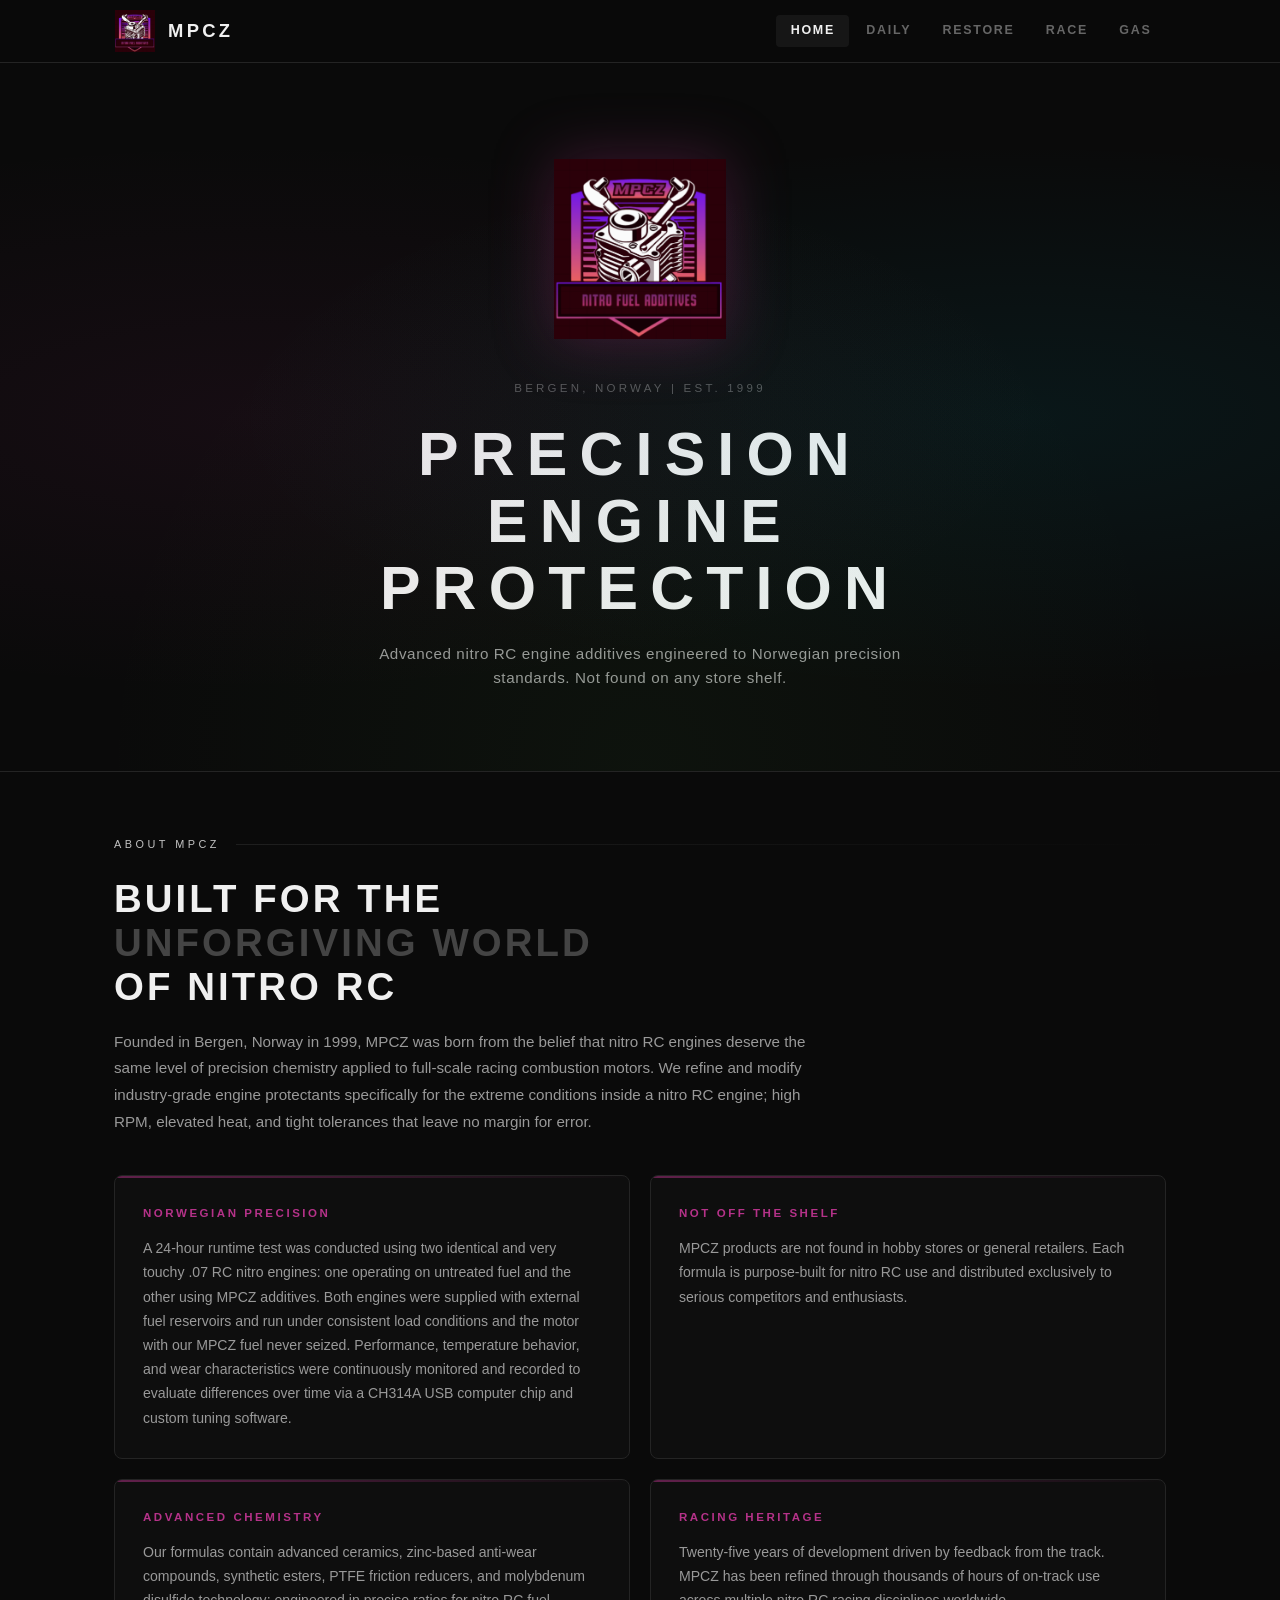
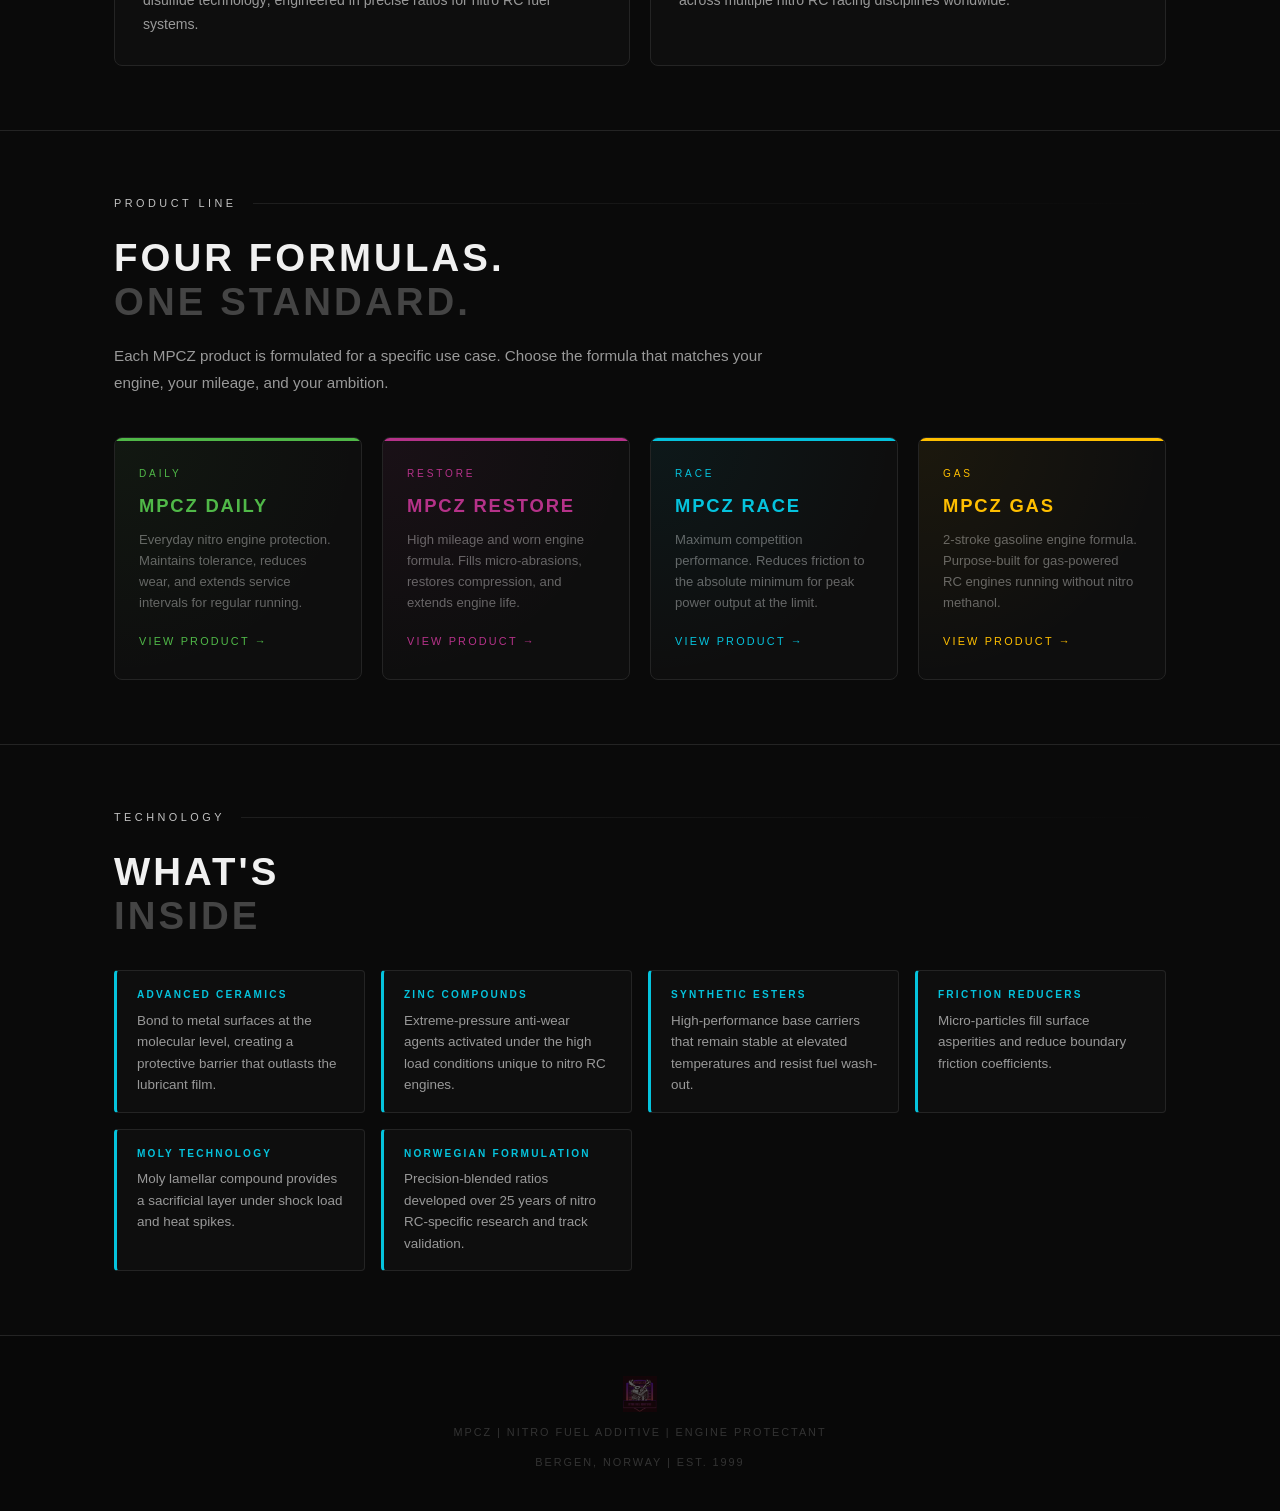
==== commit ccb571fc: "Add files via upload" ====
--- a/index.html
+++ b/index.html
@@ -74,7 +74,7 @@
   <p class="body-text">Each MPCZ product is formulated for a specific use case. Choose the formula that matches your engine, your mileage, and your ambition.</p>
 
   <div class="products-grid">
-    <a class="product-card" href="daily.html" style="--card-accent:#FFBF00;--card-accent-glow:rgba(255,191,0,0.06);--card-accent-shadow:rgba(255,191,0,0.15)">
+    <a class="product-card" href="daily.html" style="--card-accent:#50B848;--card-accent-glow:rgba(80,184,72,0.06);--card-accent-shadow:rgba(80,184,72,0.15)">
       <div class="product-tag">Daily</div>
       <h3>MPCZ Daily</h3>
       <p>Everyday nitro engine protection. Maintains tolerance, reduces wear, and extends service intervals for regular running.</p>
@@ -92,7 +92,7 @@
       <p>Maximum competition performance. Reduces friction to the absolute minimum for peak power output at the limit.</p>
       <div class="arrow">View Product &rarr;</div>
     </a>
-    <a class="product-card" href="gas.html" style="--card-accent:#50B848;--card-accent-glow:rgba(80,184,72,0.06);--card-accent-shadow:rgba(80,184,72,0.15)">
+    <a class="product-card" href="gas.html" style="--card-accent:#FFBF00;--card-accent-glow:rgba(255,191,0,0.06);--card-accent-shadow:rgba(255,191,0,0.15)">
       <div class="product-tag">Gas</div>
       <h3>MPCZ Gas</h3>
       <p>2-stroke gasoline engine formula. Purpose-built for gas-powered RC engines running without nitro methanol.</p>
@@ -128,3 +128,4 @@
 </body>
 </html>
 
+
--- a/style.css
+++ b/style.css
@@ -511,6 +511,92 @@
   text-transform: uppercase;
   color: #555;
   margin-top: 0.4rem;
+}
+
+/* DOSING TABLE */
+.dose-table-wrap {
+  overflow-x: auto;
+  margin-top: 2rem;
+  border: 1px solid var(--border);
+  border-radius: 8px;
+}
+.dose-table {
+  width: 100%;
+  border-collapse: collapse;
+  font-size: 0.84rem;
+  min-width: 520px;
+}
+.dose-table thead tr {
+  background: #0e0e0e;
+  border-bottom: 2px solid var(--accent);
+}
+.dose-table thead th {
+  padding: 0.85rem 1rem;
+  text-align: left;
+  font-size: 0.65rem;
+  letter-spacing: 0.2em;
+  text-transform: uppercase;
+  color: var(--accent);
+  font-weight: 700;
+  white-space: nowrap;
+}
+.dose-table tbody tr {
+  border-bottom: 1px solid var(--border);
+  transition: background 0.15s;
+}
+.dose-table tbody tr:last-child { border-bottom: none; }
+.dose-table tbody tr:hover { background: #111; }
+.dose-table tbody td {
+  padding: 0.8rem 1rem;
+  color: var(--muted);
+  white-space: nowrap;
+}
+.dose-table tbody td:first-child {
+  color: var(--text);
+  font-weight: 700;
+  letter-spacing: 0.05em;
+}
+.dose-table .tag-pill {
+  display: inline-block;
+  font-size: 0.63rem;
+  letter-spacing: 0.15em;
+  text-transform: uppercase;
+  padding: 0.15rem 0.5rem;
+  border-radius: 2px;
+  border: 1px solid currentColor;
+  color: var(--accent);
+  opacity: 0.8;
+}
+
+/* USAGE NOTES */
+.usage-grid {
+  display: grid;
+  grid-template-columns: repeat(auto-fit, minmax(260px, 1fr));
+  gap: 0.75rem;
+  margin-top: 1.75rem;
+}
+.usage-item {
+  display: flex;
+  align-items: flex-start;
+  gap: 0.75rem;
+  background: #0e0e0e;
+  border: 1px solid var(--border);
+  border-radius: 6px;
+  padding: 0.9rem 1rem;
+  font-size: 0.82rem;
+  color: var(--muted);
+  line-height: 1.5;
+}
+.usage-item::before {
+  content: '';
+  display: block;
+  width: 6px;
+  height: 6px;
+  min-width: 6px;
+  border-radius: 50%;
+  background: var(--accent);
+  margin-top: 0.4rem;
+  opacity: 0.7;
 }
 
 /* DIVIDER */
